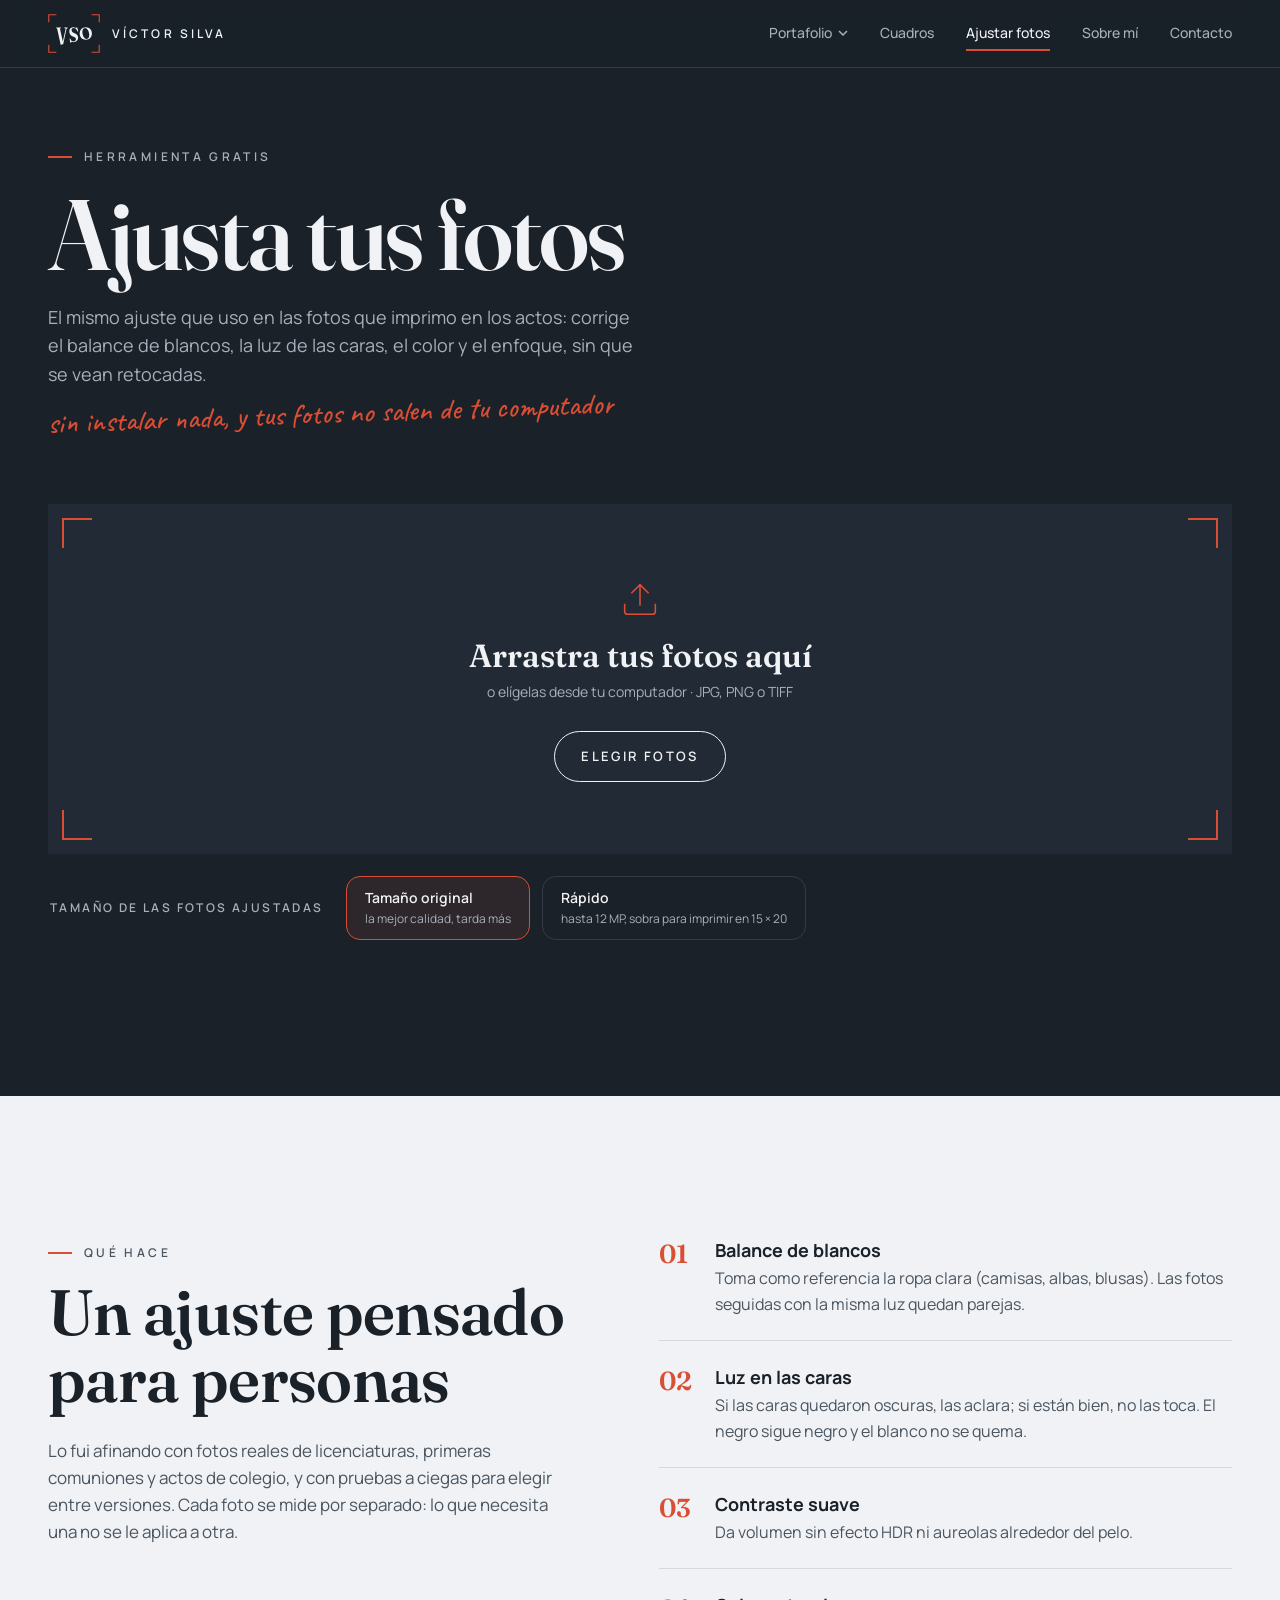
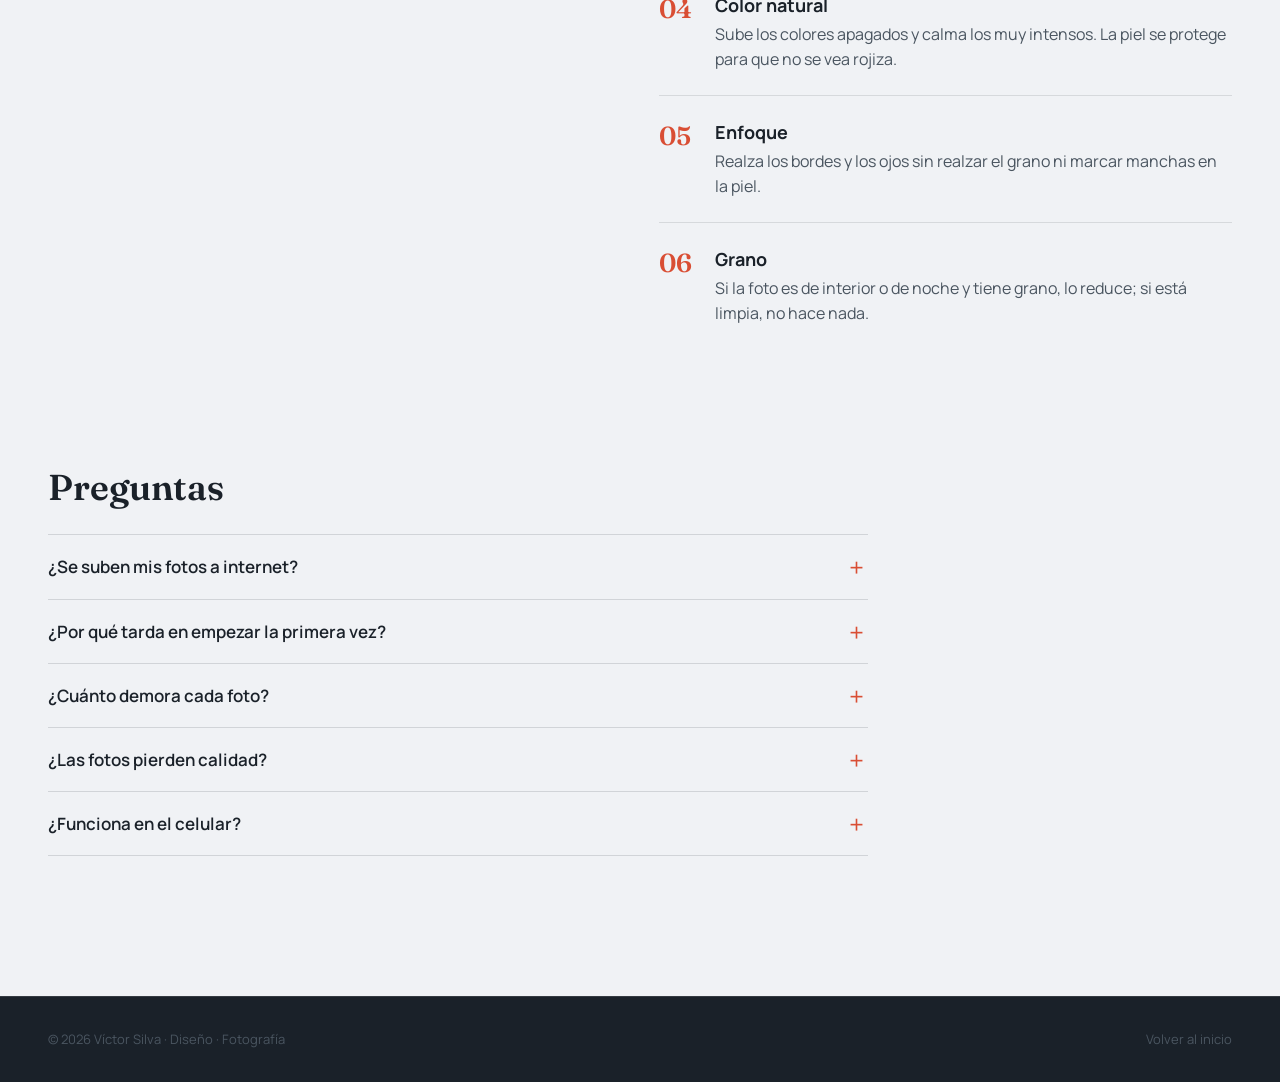
==== ajustar.html @ 9e6611ee "Nueva página "Ajustar fotos": el ajuste combinado en el navegador - ajustar.html: se arrastran fotos" ====
<!doctype html>
<html lang="es">
<head>
  <meta charset="utf-8">
  <meta name="viewport" content="width=device-width, initial-scale=1">
  <title>Ajustar fotos · Víctor Silva</title>
  <meta name="description" content="Ajusta tus fotos gratis con el mismo ajuste que uso en las fotos que imprimo: balance de blancos, luz en las caras, color y enfoque. Todo pasa en tu computador, sin instalar nada y sin subir tus fotos.">
  <meta name="theme-color" content="#1A2129">
  <link rel="icon" href="img/vso-oficial-simbolo-oscuro.svg" type="image/svg+xml">
  <link rel="preconnect" href="https://cdn.jsdelivr.net" crossorigin>
  <link rel="stylesheet" href="css/estilo.css?v=7">
  <link rel="stylesheet" href="css/ajustar.css?v=1">
</head>
<body data-pagina="ajustar">

  <header class="encabezado">
    <div class="contenedor">
      <a class="marca" href="index.html" aria-label="Víctor Silva, inicio"><img src="img/vso-simbolo.svg" alt=""><span>Víctor Silva</span></a>
      <button class="boton-menu" aria-label="Abrir menú" aria-expanded="false"><span></span></button>
      <nav class="menu" aria-label="Principal">
        <div class="desplegar">
          <button aria-expanded="false" aria-haspopup="true">Portafolio <svg viewBox="0 0 10 6" fill="none" stroke="currentColor" stroke-width="1.5"><path d="M1 1l4 4 4-4"/></svg></button>
          <div class="submenu"></div>
        </div>
        <a href="index.html#cuadros">Cuadros</a>
        <a href="ajustar.html" aria-current="page">Ajustar fotos</a>
        <a href="index.html#sobre-mi">Sobre mí</a>
        <a href="index.html#contacto">Contacto</a>
      </nav>
    </div>
  </header>

  <main>
    <section class="ajuste">
      <div class="contenedor">
        <div class="ajuste-cabeza">
          <span class="etiqueta">Herramienta gratis</span>
          <h1>Ajusta tus fotos</h1>
          <p>El mismo ajuste que uso en las fotos que imprimo en los actos: corrige el balance de blancos, la luz de las caras, el color y el enfoque, sin que se vean retocadas.</p>
          <p class="mano nota-privada">sin instalar nada, y tus fotos no salen de tu computador</p>
        </div>

        <div class="zona visor" tabindex="-1">
          <input type="file" id="elegir" multiple accept=".jpg,.jpeg,.png,.tif,.tiff,image/jpeg,image/png,image/tiff">
          <svg class="icono" viewBox="0 0 48 48" fill="none" stroke="currentColor" stroke-width="1.6" aria-hidden="true"><path d="M24 31V9M15 18l9-9 9 9"/><path d="M8 29v8a3 3 0 0 0 3 3h26a3 3 0 0 0 3-3v-8"/></svg>
          <b>Arrastra tus fotos aquí</b>
          <span>o elígelas desde tu computador · JPG, PNG o TIFF</span>
          <button type="button" class="boton" data-elegir>Elegir fotos</button>
        </div>

        <fieldset class="opciones">
          <legend>Tamaño de las fotos ajustadas</legend>
          <label><input type="radio" name="tam" value="0" checked><span><b>Tamaño original</b><small>la mejor calidad, tarda más</small></span></label>
          <label><input type="radio" name="tam" value="12"><span><b>Rápido</b><small>hasta 12 MP, sobra para imprimir en 15 × 20</small></span></label>
        </fieldset>

        <div class="motor" hidden>
          <div class="motor-barra"><i></i></div>
          <span class="motor-texto" role="status"></span>
        </div>

        <div class="acciones" hidden>
          <p class="resumen" aria-live="polite"></p>
          <div class="botones">
            <button type="button" class="boton chico" data-detener hidden>Detener</button>
            <button type="button" class="boton chico" data-seguir hidden>Ajustar las que faltan</button>
            <button type="button" class="boton chico lleno" data-zip disabled>Descargar todas</button>
            <button type="button" class="boton chico" data-limpiar>Empezar de nuevo</button>
          </div>
        </div>

        <div class="panel-comparar" hidden>
          <div class="panel-cabeza">
            <b class="panel-nombre"></b>
            <div>
              <a class="boton chico lleno" data-bajar download>Descargar</a>
              <button type="button" class="boton chico" data-cerrar>Cerrar</button>
            </div>
          </div>
          <div class="comparador visor" aria-label="Comparación antes y después">
            <img class="antes" alt="Foto original" draggable="false">
            <img class="despues" alt="Foto ajustada" draggable="false">
            <span class="rotulo-img r-antes">Original</span><span class="rotulo-img r-despues">Ajustada</span>
            <span class="divisor"></span>
            <span class="perilla" role="slider" tabindex="0" aria-label="Deslizar para comparar" aria-valuemin="0" aria-valuemax="100" aria-valuenow="50">
              <svg viewBox="0 0 24 24" fill="none" stroke="currentColor" stroke-width="1.8"><path d="M9 6l-6 6 6 6M15 6l6 6-6 6"/></svg>
            </span>
          </div>
          <p class="panel-info"></p>
        </div>

        <ul class="lista-fotos" aria-label="Fotos"></ul>
      </div>
    </section>

    <section class="seccion clara que-hace">
      <div class="contenedor">
        <div class="que-hace-grid">
          <div>
            <span class="etiqueta">Qué hace</span>
            <h2 class="titulo-seccion">Un ajuste pensado para personas</h2>
            <p class="texto-suave">Lo fui afinando con fotos reales de licenciaturas, primeras comuniones y actos de colegio, y con pruebas a ciegas para elegir entre versiones. Cada foto se mide por separado: lo que necesita una no se le aplica a otra.</p>
          </div>
          <ol class="pasos">
            <li><b>Balance de blancos</b>Toma como referencia la ropa clara (camisas, albas, blusas). Las fotos seguidas con la misma luz quedan parejas.</li>
            <li><b>Luz en las caras</b>Si las caras quedaron oscuras, las aclara; si están bien, no las toca. El negro sigue negro y el blanco no se quema.</li>
            <li><b>Contraste suave</b>Da volumen sin efecto HDR ni aureolas alrededor del pelo.</li>
            <li><b>Color natural</b>Sube los colores apagados y calma los muy intensos. La piel se protege para que no se vea rojiza.</li>
            <li><b>Enfoque</b>Realza los bordes y los ojos sin realzar el grano ni marcar manchas en la piel.</li>
            <li><b>Grano</b>Si la foto es de interior o de noche y tiene grano, lo reduce; si está limpia, no hace nada.</li>
          </ol>
        </div>

        <div class="preguntas">
          <h3>Preguntas</h3>
          <details>
            <summary>¿Se suben mis fotos a internet?</summary>
            <p>No. El ajuste corre dentro de tu navegador: la página descarga el programa y tus fotos se ajustan en tu propio computador. Nadie más las ve.</p>
          </details>
          <details>
            <summary>¿Por qué tarda en empezar la primera vez?</summary>
            <p>Porque descarga el programa de ajuste (unos 20 MB). Se descarga una sola vez: después queda guardado en tu navegador y parte en unos segundos.</p>
          </details>
          <details>
            <summary>¿Cuánto demora cada foto?</summary>
            <p>Depende de tu computador y del tamaño de la foto. En el mío, una foto de 12 megapíxeles tarda unos 30 segundos y una de 24, algo más de un minuto; en modo rápido ninguna tarda más que una de 12. Mientras se ajustan, puedes seguir usando tu computador.</p>
          </details>
          <details>
            <summary>¿Las fotos pierden calidad?</summary>
            <p>Salen en JPG de alta calidad, del mismo tamaño que la original y con los datos de la cámara. Tus originales no se tocan.</p>
          </details>
          <details>
            <summary>¿Funciona en el celular?</summary>
            <p>Funciona mejor en un computador. En el celular, las fotos grandes pueden necesitar más memoria de la que tiene el navegador: si falla, prueba con el modo rápido.</p>
          </details>
        </div>
      </div>
    </section>
  </main>

  <footer class="pie">
    <div class="contenedor"><span>© <span data-anio>2026</span> Víctor Silva · Diseño · Fotografía</span><a href="index.html">Volver al inicio</a></div>
  </footer>

  <script src="js/datos.js"></script>
  <script src="js/comun.js?v=6"></script>
  <script src="js/ajustar.js?v=1"></script>
</body>
</html>
---- css/estilo.css ----
/* ===== Víctor Silva · Diseño y Fotografía ===== */
@font-face { font-family: 'Fraunces'; src: url('../fuentes/Fraunces-VF.ttf') format('truetype'); font-weight: 100 900; font-display: swap; }
@font-face { font-family: 'Manrope'; src: url('../fuentes/Manrope-VF.ttf') format('truetype'); font-weight: 200 800; font-display: swap; }
/* Letra manuscrita (Caveat, licencia libre OFL: fuentes/Caveat-OFL.txt) */
@font-face { font-family: 'Caveat'; src: url('../fuentes/Caveat-VF.ttf') format('truetype'); font-weight: 400 700; font-display: swap; }

:root {
  --pizarra: #1A2129;
  --pizarra-2: #12171D;
  --pizarra-3: #222B35;
  --hueso: #F0F2F5;
  --rojo: #D94E34;
  --gris: #A7B0BA;
  --gris-osc: #4A5560;
  --linea: rgba(240, 242, 245, .12);
  --serif: 'Fraunces', Georgia, serif;
  --mano: 'Caveat', 'Segoe Print', 'Bradley Hand', cursive;
  --sans: 'Manrope', system-ui, sans-serif;
  --ancho: 1200px;
  --margen: clamp(16px, 4vw, 48px);
}

*, *::before, *::after { box-sizing: border-box; }
html { scroll-behavior: smooth; }
body {
  margin: 0; background: var(--pizarra); color: var(--hueso);
  font-family: var(--sans); font-size: 16px; line-height: 1.6;
  -webkit-font-smoothing: antialiased;
}
img { display: block; max-width: 100%; }
a { color: inherit; text-decoration: none; }
button { font: inherit; color: inherit; background: none; border: 0; cursor: pointer; }

.contenedor { width: min(var(--ancho), 100% - 2 * var(--margen)); margin-inline: auto; }
.etiqueta {
  font-size: 12px; font-weight: 600; letter-spacing: .28em; text-transform: uppercase; color: var(--gris);
  display: inline-flex; align-items: center; gap: 12px;
}
.etiqueta::before { content: ""; width: 24px; height: 2px; background: var(--rojo); }
.titulo-seccion { font-family: var(--serif); font-weight: 600; font-size: clamp(36px, 6vw, 64px); line-height: 1.05; margin: 16px 0 0; letter-spacing: -.01em; }
.texto-suave { color: var(--gris); max-width: 56ch; }

/* ---- Esquinas de visor (firma de la marca) ---- */
.visor { position: relative; }
.visor::after {
  content: ""; position: absolute; inset: var(--visor-inset, -12px); pointer-events: none;
  --c: var(--rojo); --l: var(--visor-l, 26px); --t: var(--visor-t, 2px);
  background:
    linear-gradient(var(--c), var(--c)) top left / var(--l) var(--t),
    linear-gradient(var(--c), var(--c)) top left / var(--t) var(--l),
    linear-gradient(var(--c), var(--c)) top right / var(--l) var(--t),
    linear-gradient(var(--c), var(--c)) top right / var(--t) var(--l),
    linear-gradient(var(--c), var(--c)) bottom left / var(--l) var(--t),
    linear-gradient(var(--c), var(--c)) bottom left / var(--t) var(--l),
    linear-gradient(var(--c), var(--c)) bottom right / var(--l) var(--t),
    linear-gradient(var(--c), var(--c)) bottom right / var(--t) var(--l);
  background-repeat: no-repeat;
  transition: inset .45s cubic-bezier(.2, .8, .2, 1), opacity .3s;
}

/* ---- Encabezado ---- */
.encabezado {
  position: fixed; inset: 0 0 auto 0; z-index: 50; height: 68px;
  display: flex; align-items: center;
  background: rgba(26, 33, 41, .82); backdrop-filter: blur(12px); -webkit-backdrop-filter: blur(12px);
  border-bottom: 1px solid var(--linea);
  transition: transform .45s cubic-bezier(.2, .8, .2, 1);
}
.encabezado.oculto { transform: translateY(-100%); }
.encabezado .contenedor { display: flex; align-items: center; justify-content: space-between; gap: 24px; }
.marca { display: flex; align-items: center; gap: 12px; }
.marca img { width: 52px; height: auto; }
.marca span { font-size: 12px; font-weight: 600; letter-spacing: .26em; text-transform: uppercase; }
.menu { display: flex; align-items: center; gap: 32px; font-size: 14px; font-weight: 500; }
.menu > a, .menu .desplegar > button { padding: 8px 0; color: var(--gris); transition: color .2s; position: relative; }
.menu > a:hover, .menu .desplegar > button:hover, .menu a[aria-current="page"], .menu .desplegar.activo > button { color: var(--hueso); }
.menu a[aria-current="page"]::after, .menu .desplegar.activo > button::after {
  content: ""; position: absolute; left: 0; right: 0; bottom: 2px; height: 2px; background: var(--rojo);
}
.desplegar { position: relative; }
.desplegar > button { display: inline-flex; align-items: center; gap: 6px; }
.desplegar > button svg { width: 10px; transition: transform .2s; }
.desplegar.abierto > button svg { transform: rotate(180deg); }
.submenu {
  position: absolute; top: calc(100% + 14px); left: -20px; min-width: 230px; padding: 10px 0;
  background: var(--pizarra-2); border: 1px solid var(--linea);
  opacity: 0; visibility: hidden; transform: translateY(-6px); transition: .2s;
}
.desplegar.abierto .submenu { opacity: 1; visibility: visible; transform: none; }
.submenu a { display: flex; justify-content: space-between; gap: 16px; padding: 9px 20px; color: var(--gris); }
.submenu a:hover, .submenu a[aria-current="page"] { color: var(--hueso); background: var(--pizarra-3); }
.submenu small { color: var(--gris-osc); font-size: 12px; }
.boton-menu { display: none; width: 40px; height: 40px; position: relative; }
.boton-menu span, .boton-menu span::before, .boton-menu span::after {
  position: absolute; left: 9px; width: 22px; height: 2px; background: var(--hueso); content: ""; transition: .25s;
}
.boton-menu span { top: 19px; }
.boton-menu span::before { left: 0; top: -7px; }
.boton-menu span::after { left: 0; top: 7px; }
.menu-abierto .boton-menu span { background: transparent; }
.menu-abierto .boton-menu span::before { top: 0; transform: rotate(45deg); }
.menu-abierto .boton-menu span::after { top: 0; transform: rotate(-45deg); }

@media (max-width: 760px) {
  .marca span { display: none; }
  .boton-menu { display: block; }
  .menu {
    position: fixed; inset: 68px 0 auto 0; flex-direction: column; align-items: stretch; gap: 0;
    background: var(--pizarra-2); border-bottom: 1px solid var(--linea); padding: 8px var(--margen) 20px;
    max-height: calc(100svh - 68px); overflow-y: auto;
    opacity: 0; visibility: hidden; transform: translateY(-8px); transition: .25s;
  }
  .menu-abierto .menu { opacity: 1; visibility: visible; transform: none; }
  .menu > a, .menu .desplegar > button { padding: 14px 0; font-size: 18px; width: 100%; text-align: left; border-bottom: 1px solid var(--linea); }
  .menu a[aria-current="page"]::after, .menu .desplegar.activo > button::after { display: none; }
  .submenu { position: static; opacity: 1; visibility: visible; transform: none; display: none; border: 0; background: none; padding: 0 0 8px; }
  .desplegar.abierto .submenu { display: block; }
  .submenu a { padding: 10px 0 10px 16px; }
  .submenu a:hover { background: none; }
}

/* ---- INTRO ---- */
.intro {
  position: relative; height: 100svh; min-height: 520px; background: var(--hueso); color: var(--pizarra);
  overflow: hidden; display: grid; place-items: center; cursor: default;
}
.intro canvas { position: absolute; inset: 0; width: 100%; height: 100%; }
.intro .logo-intro { position: relative; width: min(78vw, 360px, 50svh); height: auto; overflow: visible; }
.logo-intro .letra, .logo-intro .texto { opacity: 0; }
.logo-intro .encuadre path { stroke-dasharray: 1; stroke-dashoffset: 1; }
.intro.final .logo-intro .letra { opacity: 1; transition: opacity .5s; }
.intro.final .logo-intro .encuadre path { stroke-dashoffset: 0; transition: stroke-dashoffset 1s cubic-bezier(.6, 0, .2, 1) .15s; }
.intro.final .logo-intro .texto { opacity: 1; transition: opacity .8s .7s; }
.intro .rotulo {
  position: absolute; left: 0; right: 0; bottom: 14svh; text-align: center;
  font-size: 13px; font-weight: 600; letter-spacing: .4em; text-transform: uppercase; color: var(--gris-osc);
  opacity: 0; transition: opacity .35s;
}
.intro .rotulo.visible { opacity: 1; }
.intro .desliza {
  position: absolute; left: 50%; bottom: 28px; transform: translateX(-50%);
  display: flex; flex-direction: column; align-items: center; gap: 10px;
  font-size: 11px; font-weight: 600; letter-spacing: .3em; text-transform: uppercase; color: var(--gris-osc);
  opacity: 0; transition: opacity .6s 1.2s;
}
.intro .desliza i { width: 1px; height: 36px; background: var(--gris-osc); animation: baja 1.8s ease-in-out infinite; transform-origin: top; }
.intro.final .desliza { opacity: 1; }
@keyframes baja { 0% { transform: scaleY(0); } 50% { transform: scaleY(1); transform-origin: top; } 51% { transform-origin: bottom; } 100% { transform: scaleY(0); transform-origin: bottom; } }
.intro .repetir, .intro .saltar {
  position: absolute; right: var(--margen); bottom: 24px; font-size: 12px; font-weight: 600; letter-spacing: .18em;
  text-transform: uppercase; color: var(--gris-osc); padding: 8px 0; transition: opacity .4s, color .2s;
}
.intro .repetir:hover, .intro .saltar:hover { color: var(--rojo); }
.intro .repetir { opacity: 0; pointer-events: none; }
.intro.final .repetir { opacity: 1; pointer-events: auto; transition-delay: 1.4s; }
.intro.final .saltar { opacity: 0; pointer-events: none; }

/* ---- Antes / después ---- */
.seccion { padding: clamp(80px, 12vw, 140px) 0; }
.seccion.oscura { background: var(--pizarra); }
.antes-despues .contenedor { display: grid; grid-template-columns: 1fr minmax(0, 480px); gap: clamp(40px, 7vw, 100px); align-items: center; }
.antes-despues .boton { margin-top: 32px; }
@media (max-width: 860px) { .antes-despues .contenedor { grid-template-columns: 1fr; } }

.comparador {
  --p: 100%;
  position: relative; width: 100%; aspect-ratio: 1071 / 1208; user-select: none; touch-action: pan-y;
  cursor: ew-resize; --visor-inset: -14px;
}
.comparador img { position: absolute; inset: 0; width: 100%; height: 100%; object-fit: cover; pointer-events: none; border-radius: 18px; }
.comparador .despues { clip-path: inset(0 0 0 var(--p)); }
.comparador .divisor { position: absolute; top: 0; bottom: 0; left: var(--p); width: 2px; margin-left: -1px; background: var(--hueso); pointer-events: none; }
.comparador .perilla {
  position: absolute; top: 50%; left: var(--p); width: 44px; height: 44px; margin: -22px 0 0 -22px; border-radius: 50%;
  background: var(--hueso); color: var(--pizarra); display: grid; place-items: center; box-shadow: 0 4px 18px rgba(0,0,0,.35);
}
.comparador .perilla:focus-visible { outline: 2px solid var(--rojo); outline-offset: 3px; }
.comparador .perilla svg { width: 20px; }
.comparador .rotulo-img {
  position: absolute; top: 14px; padding: 5px 10px; font-size: 11px; font-weight: 700; letter-spacing: .2em; text-transform: uppercase;
  background: rgba(18, 23, 29, .7); color: var(--hueso); transition: opacity .3s; pointer-events: none;
}
.comparador .r-antes { left: 14px; }
.comparador .r-despues { right: 14px; }

.boton {
  display: inline-flex; align-items: center; gap: 12px; padding: 14px 26px; border: 1px solid var(--hueso); border-radius: 999px;
  font-size: 13px; font-weight: 600; letter-spacing: .18em; text-transform: uppercase; transition: .25s;
}
.boton:hover { background: var(--hueso); color: var(--pizarra); }
.boton svg { width: 16px; transition: transform .25s; }
.boton:hover svg { transform: translateX(4px); }

/* ---- Portafolio (tarjetas de categoría) ---- */
.cabecera-seccion { display: flex; justify-content: space-between; align-items: end; gap: 24px; flex-wrap: wrap; margin-bottom: 56px; }
.categorias { display: grid; grid-template-columns: repeat(3, minmax(0, 1fr)); gap: clamp(20px, 3vw, 40px); }
@media (max-width: 960px) { .categorias { grid-template-columns: repeat(2, minmax(0, 1fr)); } }
@media (max-width: 560px) { .categorias { grid-template-columns: 1fr; } }
.tarjeta { display: block; }
.tarjeta .marco { position: relative; aspect-ratio: 1; --visor-inset: 14px; --visor-l: 22px; }
.tarjeta .marco::after { opacity: 0; --visor-inset: 34px; }
.tarjeta:hover .marco::after, .tarjeta:focus-visible .marco::after { opacity: 1; inset: 14px; }
.tarjeta .marco img { width: 100%; height: 100%; object-fit: cover; filter: saturate(.92); transition: transform .8s cubic-bezier(.2, .8, .2, 1), filter .4s; }
.tarjeta .marco .recorte { position: absolute; inset: 0; overflow: hidden; background: var(--pizarra-3); }
.tarjeta:hover .marco img { transform: scale(1.04); filter: saturate(1.05); }
.tarjeta .info { display: flex; justify-content: space-between; align-items: baseline; gap: 12px; padding-top: 16px; }
.tarjeta h3 { margin: 0; font-family: var(--serif); font-weight: 600; font-size: 26px; line-height: 1.15; }
.tarjeta .cuenta { font-size: 12px; font-weight: 600; letter-spacing: .18em; text-transform: uppercase; color: var(--gris); white-space: nowrap; }
.tarjeta.pronto { cursor: default; }
.tarjeta.pronto .recorte { display: grid; place-items: center; background: var(--pizarra-3); }
.tarjeta.pronto .recorte span { font-size: 12px; font-weight: 600; letter-spacing: .3em; text-transform: uppercase; color: var(--gris); }
.tarjeta.pronto .marco::after { opacity: .5; inset: 14px; }

/* ---- Sobre mí / contacto ---- */
.sobre .contenedor { display: grid; grid-template-columns: 1fr 1.2fr; gap: clamp(40px, 7vw, 100px); }
@media (max-width: 860px) { .sobre .contenedor { grid-template-columns: 1fr; } }
.sobre p { margin: 0 0 18px; color: var(--gris); font-size: 18px; }
.sobre p strong { color: var(--hueso); font-weight: 600; }
.datos { display: grid; grid-template-columns: repeat(3, 1fr); gap: 24px; margin-top: 40px; padding-top: 28px; border-top: 1px solid var(--linea); }
.datos b { display: block; font-family: var(--serif); font-size: 22px; font-weight: 600; color: var(--hueso); }
.datos span { font-size: 13px; color: var(--gris); }
@media (max-width: 480px) { .datos { grid-template-columns: 1fr; } }

.contacto { text-align: center; }
.contacto .titulo-seccion { margin-bottom: 24px; }
.contacto .texto-suave { margin: 0 auto 40px; }
.contacto .enlaces { display: flex; justify-content: center; gap: 16px; flex-wrap: wrap; }

.pie { padding: 32px 0; border-top: 1px solid var(--linea); font-size: 13px; color: var(--gris-osc); }
.pie .contenedor { display: flex; justify-content: space-between; gap: 16px; flex-wrap: wrap; }

/* ---- Página de categoría ---- */
.portada-cat {
  position: relative; min-height: 100svh; display: grid; align-items: center; padding: 120px 0 80px; overflow: hidden;
}
.portada-cat .fondo { position: absolute; inset: -40px; background-size: cover; background-position: center; filter: blur(28px) brightness(.45) saturate(1.1); transform: scale(1.1); }
.portada-cat .contenedor { position: relative; display: grid; grid-template-columns: 1fr minmax(0, 520px); gap: clamp(40px, 7vw, 100px); align-items: center; }
.portada-cat h1 { font-family: var(--serif); font-weight: 600; font-size: clamp(48px, 9vw, 104px); line-height: .98; margin: 18px 0 20px; letter-spacing: -.02em; }
.portada-cat p { color: var(--hueso); opacity: .8; font-size: 18px; max-width: 40ch; margin: 0 0 36px; }
.portada-cat .foto { --visor-inset: -16px; }
.portada-cat .foto img { width: 100%; max-height: 70svh; object-fit: contain; box-shadow: 0 30px 80px rgba(0,0,0,.45); }
@media (max-width: 860px) {
  .portada-cat { min-height: auto; padding-top: 110px; }
  .portada-cat .contenedor { grid-template-columns: 1fr; }
  .portada-cat .foto { max-width: 480px; }
}

.galeria { columns: 3 300px; column-gap: clamp(16px, 2vw, 28px); }
.galeria figure { break-inside: avoid; margin: 0 0 clamp(16px, 2vw, 28px); }
.galeria button { display: block; width: 100%; position: relative; --visor-inset: 12px; --visor-l: 20px; }
.galeria button::after { opacity: 0; inset: 28px; }
.galeria button:hover::after, .galeria button:focus-visible::after { opacity: 1; inset: 12px; }
.galeria img { width: 100%; height: auto; transition: filter .3s; }
.galeria button:hover img { filter: brightness(1.06); }
/* Par de fotos una al lado de la otra (también en celular) */
.juntas { display: grid; grid-template-columns: 1fr 1fr; gap: clamp(8px, 2vw, 28px); margin-bottom: clamp(16px, 2vw, 28px); }
.juntas figure { margin: 0; }
.juntas button { display: block; width: 100%; position: relative; --visor-inset: 12px; --visor-l: 20px; }
.juntas button::after { opacity: 0; inset: 28px; }
.juntas button:hover::after, .juntas button:focus-visible::after { opacity: 1; inset: 12px; }
.juntas img { width: 100%; height: auto; transition: filter .3s; }
.juntas button:hover img { filter: brightness(1.06); }
.juntas figcaption, .galeria figcaption { padding-top: 10px; font-size: 13px; color: var(--gris); }
.bloque-comparar { display: grid; grid-template-columns: 1fr minmax(0, 440px); gap: clamp(32px, 6vw, 80px); align-items: center; margin-bottom: clamp(64px, 9vw, 110px); }
@media (max-width: 860px) { .bloque-comparar { grid-template-columns: 1fr; } }
.vacio { padding: 80px 0; text-align: center; color: var(--gris); }

.navegacion-cat { display: grid; grid-template-columns: 1fr 1fr; border-top: 1px solid var(--linea); }
.navegacion-cat a { padding: 40px var(--margen); display: flex; flex-direction: column; gap: 6px; transition: background .25s; }
.navegacion-cat a:hover { background: var(--pizarra-3); }
.navegacion-cat a + a { text-align: right; border-left: 1px solid var(--linea); }
.navegacion-cat small { font-size: 12px; font-weight: 600; letter-spacing: .2em; text-transform: uppercase; color: var(--gris); }
.navegacion-cat b { font-family: var(--serif); font-size: clamp(22px, 3vw, 34px); font-weight: 600; }

/* ---- Visor (lightbox) ---- */
.visor-fotos {
  position: fixed; inset: 0; z-index: 100; background: rgba(12, 15, 19, .96);
  display: grid; grid-template-rows: auto 1fr auto; opacity: 0; visibility: hidden; transition: .3s;
}
.visor-fotos.abierto { opacity: 1; visibility: visible; }
.visor-fotos .barra { display: flex; justify-content: space-between; align-items: center; padding: 16px var(--margen); font-size: 13px; color: var(--gris); letter-spacing: .1em; }
.visor-fotos .centro { position: relative; display: grid; place-items: center; padding: 0 clamp(16px, 7vw, 100px); min-height: 0; }
.visor-fotos .centro img { max-width: 100%; max-height: calc(100svh - 150px); object-fit: contain; }
.visor-fotos .titulo { padding: 16px var(--margen) 24px; text-align: center; font-family: var(--serif); font-size: 20px; }
.visor-fotos .flecha { position: absolute; top: 50%; transform: translateY(-50%); width: 48px; height: 48px; display: grid; place-items: center; color: var(--gris); transition: color .2s; }
.visor-fotos .flecha:hover { color: var(--hueso); }
.visor-fotos .flecha svg { width: 26px; }
.visor-fotos .ant { left: clamp(0px, 2vw, 32px); }
.visor-fotos .sig { right: clamp(0px, 2vw, 32px); }
.visor-fotos .cerrar { font-size: 13px; font-weight: 600; letter-spacing: .2em; text-transform: uppercase; color: var(--hueso); padding: 8px 0; }
.visor-fotos .cerrar:hover { color: var(--rojo); }

/* ---- Aparecer al hacer scroll ---- */
.aparece { opacity: 0; transform: translateY(24px); transition: opacity .8s, transform .8s cubic-bezier(.2, .8, .2, 1); }
.aparece.visto { opacity: 1; transform: none; }

@media (prefers-reduced-motion: reduce) {
  html { scroll-behavior: auto; }
  .aparece { opacity: 1; transform: none; transition: none; }
  .intro .desliza i { animation: none; }
}
/* =========================================================
   CURVAS Y LETRA A MANO (versión 2)
   ========================================================= */
.mano { font-family: var(--mano); font-weight: 500; line-height: 1.1; }

/* Entre secciones: cortes rectos, sin olas (identidad de líneas rectas del logo) */
.seccion, .mirada { position: relative; }

/* Subrayado hecho a mano bajo una palabra del título */
.subrayar { position: relative; display: inline-block; white-space: nowrap; }
.subrayar svg { position: absolute; left: -2%; bottom: -.12em; width: 104%; height: .32em; overflow: visible; }
.subrayar path { fill: none; stroke: var(--rojo); stroke-width: 4.5; stroke-linecap: round;
  stroke-dasharray: 300; stroke-dashoffset: 300; transition: stroke-dashoffset 1.1s cubic-bezier(.6, 0, .2, 1) .5s; }
.visto .subrayar path { stroke-dashoffset: 0; }

/* Flechas dibujadas a mano */
.flecha-mano { display: inline-block; width: 92px; height: 46px; vertical-align: middle; margin-left: 10px; overflow: visible; }
.flecha-mano path { fill: none; stroke: currentColor; stroke-width: 2.2; stroke-linecap: round; stroke-linejoin: round; }

.nota-comparar { margin: 36px 0 0; font-size: clamp(26px, 2.6vw, 32px); color: var(--rojo); transform: rotate(-4deg); transform-origin: left; }
@media (max-width: 860px) { .nota-comparar .flecha-mano { transform: rotate(80deg); width: 60px; } }
.nota-elige { margin: 14px 0 0; font-size: 30px; color: var(--rojo); transform: rotate(-3deg); }
.nota-elige .flecha-mano.abajo { width: 40px; height: 48px; margin-left: 4px; }
.nota-hablemos { margin: -8px 0 22px; font-size: clamp(30px, 3.4vw, 40px); color: var(--rojo); transform: rotate(-5deg); }

.contacto .datos-contacto { margin: 28px 0 0; font-size: 14px; color: var(--gris); letter-spacing: .04em; overflow-wrap: anywhere; }

/* =========================================================
   CUADROS DE GENERACIÓN (sección clara con cuadro 3D)
   ========================================================= */
.cuadros { overflow: hidden; }
.cuadros .boton { margin-top: 32px; }
.cuadros-grid { display: grid; grid-template-columns: 1fr minmax(0, 440px); gap: clamp(40px, 7vw, 100px); align-items: center; }
@media (max-width: 860px) { .cuadros-grid { grid-template-columns: 1fr; } }

.cuadros-miniaturas { display: flex; flex-wrap: wrap; gap: 10px; margin-top: 30px; }
.cuadros-miniaturas button { width: 50px; padding: 0; border: 2px solid transparent; border-radius: 4px; overflow: hidden; opacity: .55; transition: opacity .25s, border-color .25s, transform .25s; }
.cuadros-miniaturas button img { width: 100%; height: auto; aspect-ratio: 5 / 8; object-fit: cover; }
.cuadros-miniaturas button:hover { opacity: .9; transform: translateY(-2px); }
.cuadros-miniaturas button[aria-pressed="true"] { opacity: 1; border-color: var(--rojo); }
.cuadros-miniaturas button:focus-visible { outline: 2px solid var(--rojo); outline-offset: 2px; }

/* Cuadro 3D: modelo de Blender del marco de pino (img/cuadros/3d/cuadro.glb) en <model-viewer>.
   Antes de que cargue el visor se ve el póster. */
.cuadro3d-escena { display: grid; justify-items: center; }
.cuadro3d-escena model-viewer {
  display: block; width: 100%; max-width: 480px; height: auto; aspect-ratio: 4 / 5; background: transparent;
  --poster-color: transparent; --progress-bar-color: var(--rojo); --progress-bar-height: 2px;
}
.cuadro3d-escena model-viewer:focus-visible { outline: 2px solid var(--rojo); outline-offset: 4px; }
.cuadro3d-escena .poster { width: 100%; height: 100%; object-fit: contain; }
.nota-cuadro { margin: 10px 0 0; font-size: clamp(24px, 2.4vw, 30px); color: var(--rojo); transform: rotate(-3deg); }

.linea-tiempo { margin-top: clamp(72px, 10vw, 120px); }
.linea-tiempo h3 { font-family: var(--serif); font-weight: 600; font-size: clamp(24px, 3vw, 34px); margin: 0 0 30px; }
.tiempo { list-style: none; margin: 0; padding: 0; position: relative; display: grid; grid-template-columns: repeat(4, minmax(0, 1fr)); gap: clamp(16px, 2.6vw, 34px); }
.tiempo::before { content: ""; position: absolute; left: 0; right: 0; top: 7px; height: 2px; background: rgba(26, 33, 41, .14); }
.tiempo li { position: relative; padding-top: 36px; }
.tiempo li::before { content: ""; position: absolute; top: 0; left: 0; width: 16px; height: 16px; border-radius: 50%; background: var(--hueso); border: 2px solid var(--gris-osc); }
.tiempo li.actual::before { background: var(--rojo); border-color: var(--rojo); }
.tiempo figure { margin: 0; }
.tiempo img { width: 100%; height: auto; aspect-ratio: 1; object-fit: contain; background: #e2e6ea; border-radius: 8px; padding: 10px; }
.tiempo figcaption { font-size: 14px; line-height: 1.55; color: var(--gris-osc); }
.tiempo b { display: block; margin: 16px 0 4px; font-family: var(--serif); font-size: 26px; font-weight: 600; color: var(--pizarra); }
@media (max-width: 860px) { .tiempo { grid-template-columns: repeat(2, minmax(0, 1fr)); } .tiempo::before { display: none; } }
@media (max-width: 460px) { .tiempo { grid-template-columns: 1fr; } }

/* =========================================================
   RITMO DE COLOR DE LA PORTADA (13-nov)
   blanco (intro) · negro (mirada) · blanco (cuadros) · ROJO (antes/después) · negro (portafolio) · blanco (sobre mí) · negro (contacto)
   Un solo negro (--pizarra) y un solo blanco (--hueso); el rojo es el del encuadre del logo.
   ========================================================= */
.seccion.clara { background: var(--hueso); color: var(--pizarra); }
.clara .etiqueta, .clara .texto-suave { color: var(--gris-osc); }
.clara .boton { border-color: var(--pizarra); }
.clara .boton:hover { background: var(--pizarra); color: var(--hueso); }

.seccion.roja { background: var(--rojo); color: var(--hueso); }
.roja .etiqueta { color: var(--hueso); }
.roja .etiqueta::before { background: var(--pizarra); }
.roja .texto-suave { color: var(--hueso); opacity: .92; }
.roja .subrayar path { stroke: var(--hueso); }
.roja .boton { border-color: var(--pizarra); background: var(--pizarra); color: var(--hueso); }
.roja .boton:hover { background: var(--hueso); border-color: var(--hueso); color: var(--pizarra); }
.roja .nota-comparar { color: var(--pizarra); }
/* lo que contrasta al medio: el comparador con marco negro y esquinas de visor blancas */
.roja .comparador { --visor-inset: -14px; }
.roja .comparador::after { --c: var(--hueso); }
.roja .comparador .divisor { background: var(--hueso); }

.sobre p { color: var(--gris-osc); }
.sobre p strong { color: var(--pizarra); }
.sobre .datos { border-top-color: rgba(26, 33, 41, .16); }
.sobre .datos b { color: var(--pizarra); }
.sobre .datos span { color: var(--gris-osc); }

.pie { background: var(--pizarra); }

/* ---- MI MIRADA: 8 fotos cuadradas y quietas ---- */
.mirada { background: var(--pizarra); padding: clamp(80px, 12vw, 140px) 0; }
.mirada .escena { width: min(var(--ancho), 100% - 2 * var(--margen)); margin-inline: auto; }
.mirada-titulo { text-align: center; margin-bottom: clamp(36px, 5vw, 60px); }
.mirada-titulo .mano { margin: 0; font-size: clamp(28px, 3.2vw, 40px); color: var(--rojo); transform: rotate(-3deg); }
.mirada-titulo .titulo-seccion { margin-top: 2px; font-size: clamp(30px, 4.4vw, 54px); }
.mesa { display: grid; grid-template-columns: repeat(4, minmax(0, 1fr)); gap: clamp(12px, 2vw, 24px); }
@media (max-width: 700px) { .mesa { grid-template-columns: repeat(2, minmax(0, 1fr)); } }
.pieza { display: block; position: relative; }
.pieza .foto { display: block; aspect-ratio: 1; overflow: hidden; background: var(--pizarra-3); }
.pieza img { width: 100%; height: 100%; object-fit: cover; transition: transform .6s cubic-bezier(.2, .8, .2, 1); }
.pieza:hover img, .pieza:focus-visible img { transform: scale(1.06); }
.pieza:focus-visible { outline: none; }
.pieza:focus-visible .foto { outline: 2px solid var(--rojo); outline-offset: 4px; }
/* nombre de la sección escrito a mano bajo cada foto (como antes) */
.pieza .nota { display: block; margin-top: 8px; text-align: center; font-family: var(--mano); font-size: clamp(19px, 1.9vw, 26px); line-height: 1.1; color: var(--hueso); opacity: .85; transform: rotate(-3deg); transition: color .2s, opacity .2s; }
.pieza:hover .nota { color: var(--rojo); opacity: 1; }
.mirada .pista { margin: clamp(28px, 4vw, 44px) 0 0; font-family: var(--mano); text-align: center; font-size: clamp(20px, 2vw, 26px); color: var(--gris); }

/* ---- Tarjetas del portafolio: cuadradas, con la cuenta en rojo a mano y el ritmo desordenado de antes ---- */
.tarjeta .marco::after { display: none; }
.tarjeta .info { justify-content: center; flex-direction: column; align-items: center; text-align: center; gap: 2px; }
.tarjeta .cuenta { font-family: var(--mano); font-size: 22px; font-weight: 500; letter-spacing: 0; text-transform: none; color: var(--rojo); }
/* ---- Sobre mí: foto cuadrada, más grande (sin la nota de al lado) ---- */
.retrato { margin: 44px 0 0; }
.retrato .arco { display: block; position: relative; width: min(400px, 100%); aspect-ratio: 1; overflow: hidden; }
.retrato img { width: 100%; height: 100%; object-fit: cover; }

/* ---- Rayita roja arriba a la izquierda (como antes en la mirada): mirada, portafolio y foto de Sobre mí ---- */
.pieza::before, .tarjeta .marco::before, .retrato .arco::before {
  content: ""; position: absolute; left: 0; top: 0; width: 26px; height: 3px; background: var(--rojo); z-index: 2;
}
.tarjeta .marco::before { width: 32px; height: 4px; }
.retrato .arco::before { width: 40px; height: 5px; }

/* ---- Portafolio: tarjetas más grandes (grilla más ancha y menos espacio entre ellas) ---- */
#portafolio .contenedor { width: min(1400px, 100% - 2 * var(--margen)); }
.categorias { gap: clamp(16px, 2vw, 28px); row-gap: clamp(32px, 4vw, 52px); }

/* ---- Sobre mí: algo de rojo; la línea sobre Fotografía / Diseño / Edición en rojo y más gruesa ---- */
.sobre .datos { border-top: 3px solid var(--rojo); }

/* ---- Línea de tiempo dentro de la página de Cuadros de generación (fondo oscuro) ---- */
.cat-tiempo { margin: 0 0 clamp(72px, 10vw, 120px); }
.cat-tiempo .titulo-seccion { font-size: clamp(30px, 4.4vw, 50px); margin: 0 0 36px; }
.cat-tiempo .tiempo::before { background: var(--linea); }
.cat-tiempo .tiempo li::before { background: var(--pizarra); border-color: var(--gris); }
.cat-tiempo .tiempo li.actual::before { background: var(--rojo); border-color: var(--rojo); }
.cat-tiempo .tiempo img { background: var(--pizarra-3); }
.cat-tiempo .tiempo figcaption { color: var(--gris); }
.cat-tiempo .tiempo b { color: var(--hueso); }
---- css/ajustar.css ----
/* ===== Página "Ajustar fotos" (usa los colores y letras de estilo.css) ===== */
.ajuste [hidden] { display: none !important; }   /* .boton y otros usan display: flex, que le ganaba a hidden */
.ajuste { padding: 140px 0 clamp(72px, 10vw, 120px); }
.ajuste-cabeza { max-width: 760px; }
.ajuste h1 { font-family: var(--serif); font-weight: 600; font-size: clamp(46px, 8.5vw, 100px); line-height: .98; margin: 18px 0 20px; letter-spacing: -.02em; }
.ajuste-cabeza p { color: var(--gris); font-size: 18px; max-width: 54ch; margin: 0; }
.ajuste-cabeza .nota-privada { margin: 18px 0 0; font-size: clamp(24px, 2.6vw, 30px); color: var(--rojo); transform: rotate(-2deg); transform-origin: left; }

/* ---- Zona para soltar las fotos ---- */
.zona {
  margin-top: clamp(40px, 6vw, 64px); padding: clamp(40px, 7vw, 72px) 24px;
  display: flex; flex-direction: column; align-items: center; text-align: center; gap: 6px;
  background: var(--pizarra-3); cursor: pointer; transition: background .25s;
  --visor-inset: 14px; --visor-l: 30px;
}
.zona:hover, .zona.encima { background: #29333f; }
.zona.encima::after { inset: 6px; }
.zona input { position: absolute; width: 1px; height: 1px; opacity: 0; pointer-events: none; }
.zona .icono { width: 46px; color: var(--rojo); margin-bottom: 10px; transition: transform .3s; }
.zona.encima .icono { transform: translateY(-6px); }
.zona b { font-family: var(--serif); font-weight: 600; font-size: clamp(24px, 3vw, 32px); line-height: 1.15; }
.zona span { color: var(--gris); font-size: 14px; }
.zona .boton { margin-top: 22px; }
.zona .boton:focus-visible { outline: 2px solid var(--rojo); outline-offset: 3px; }

/* ---- Tamaño ---- */
.opciones { border: 0; margin: 22px 0 0; padding: 0; display: flex; flex-wrap: wrap; gap: 12px; align-items: center; }
.opciones legend { float: left; margin-right: 8px; font-size: 12px; font-weight: 600; letter-spacing: .2em; text-transform: uppercase; color: var(--gris); }
.opciones label { cursor: pointer; }
.opciones input { position: absolute; opacity: 0; pointer-events: none; }
.opciones label > span {
  display: flex; flex-direction: column; padding: 10px 18px; border: 1px solid var(--linea); border-radius: 14px;
  transition: border-color .2s, background .2s;
}
.opciones b { font-size: 14px; font-weight: 600; }
.opciones small { font-size: 12px; color: var(--gris); }
.opciones label:hover > span { border-color: rgba(240, 242, 245, .3); }
.opciones input:checked + span { border-color: var(--rojo); background: rgba(217, 78, 52, .1); }
.opciones input:focus-visible + span { outline: 2px solid var(--rojo); outline-offset: 2px; }

/* ---- Carga del programa ---- */
.motor { margin-top: 28px; }
.motor-barra { height: 2px; background: var(--linea); overflow: hidden; }
.motor-barra i { display: block; height: 100%; width: 0; background: var(--rojo); transition: width .6s cubic-bezier(.2, .8, .2, 1); }
.motor-texto { display: block; margin-top: 10px; font-size: 13px; color: var(--gris); }
.motor.falla .motor-texto { color: var(--hueso); }
.motor.falla .motor-barra i { background: var(--gris-osc); }

/* ---- Resumen y botones ---- */
.acciones { margin-top: 36px; padding-top: 20px; border-top: 1px solid var(--linea); display: flex; justify-content: space-between; align-items: center; gap: 16px; flex-wrap: wrap; }
.resumen { margin: 0; font-size: 15px; color: var(--gris); }
.resumen b { color: var(--hueso); font-weight: 600; }
.botones { display: flex; flex-wrap: wrap; gap: 10px; }
.boton.chico { padding: 10px 18px; font-size: 11px; letter-spacing: .16em; }
.boton.lleno { background: var(--hueso); color: var(--pizarra); }
.boton.lleno:hover { background: var(--rojo); border-color: var(--rojo); color: var(--hueso); }
.boton:disabled { opacity: .35; cursor: default; pointer-events: none; }

/* ---- Antes y después de una foto ---- */
.panel-comparar { margin-top: 32px; padding: clamp(16px, 2.4vw, 28px); background: var(--pizarra-2); border: 1px solid var(--linea); }
.panel-cabeza { display: flex; justify-content: space-between; align-items: center; gap: 12px 20px; flex-wrap: wrap; margin-bottom: 24px; }
.panel-cabeza > div { display: flex; gap: 10px; }
.panel-nombre { font-family: var(--serif); font-weight: 600; font-size: 22px; overflow-wrap: anywhere; }
.panel-comparar .comparador {
  --r: 1.5; aspect-ratio: var(--r); width: min(100%, calc(72svh * var(--r))); margin-inline: auto; --visor-inset: -10px;
}
.panel-comparar .comparador img { border-radius: 0; object-fit: contain; background: var(--pizarra-3); }
.panel-comparar .comparador.solo-despues .antes,
.panel-comparar .comparador.solo-despues .divisor,
.panel-comparar .comparador.solo-despues .perilla,
.panel-comparar .comparador.solo-despues .r-antes { display: none; }
.panel-comparar .comparador.solo-despues .despues { clip-path: none; }
.panel-info { margin: 20px 0 0; text-align: center; font-size: 13px; color: var(--gris); }

/* ---- Fotos ---- */
.lista-fotos { list-style: none; margin: 36px 0 0; padding: 0; display: grid; grid-template-columns: repeat(auto-fill, minmax(min(100%, 190px), 1fr)); gap: clamp(16px, 2vw, 24px); }
.foto-aj { min-width: 0; }
.foto-aj .mini { display: block; width: 100%; position: relative; aspect-ratio: 1; background: var(--pizarra-3); cursor: default; --visor-inset: 10px; --visor-l: 18px; }
.foto-aj .mini::before { content: ""; position: absolute; left: 0; top: 0; width: 26px; height: 3px; background: var(--rojo); z-index: 2; }
.foto-aj .mini::after { opacity: 0; }
.foto-aj .mini img { width: 100%; height: 100%; object-fit: cover; transition: opacity .4s, filter .4s; }
.foto-aj .sello {
  position: absolute; left: 50%; top: 50%; transform: translate(-50%, -50%); padding: 6px 12px; white-space: nowrap;
  font-size: 11px; font-weight: 700; letter-spacing: .2em; text-transform: uppercase; background: rgba(18, 23, 29, .78);
  opacity: 0; transition: opacity .25s;
}
.foto-aj[data-estado="espera"] .mini img, .foto-aj[data-estado="detenida"] .mini img { opacity: .4; filter: grayscale(.6); }
.foto-aj[data-estado="ajustando"] .mini img { opacity: .6; }
.foto-aj[data-estado="ajustando"] .mini::after { opacity: 1; animation: enfoca 1.6s cubic-bezier(.6, 0, .2, 1) infinite alternate; }
@keyframes enfoca { from { inset: 22px; } to { inset: 8px; } }
.foto-aj[data-estado="ajustando"] .sello { opacity: 1; }
.foto-aj[data-estado="lista"] .mini { cursor: pointer; }
.foto-aj[data-estado="lista"] .mini:hover .sello, .foto-aj[data-estado="lista"] .mini:focus-visible .sello { opacity: 1; }
.foto-aj[data-estado="lista"] .mini:hover::after, .foto-aj[data-estado="lista"] .mini:focus-visible::after { opacity: 1; }
.foto-aj[data-estado="lista"] .mini:focus-visible { outline: none; }
.foto-aj.elegida .mini { outline: 2px solid var(--rojo); outline-offset: 4px; }
.foto-aj .pie-foto { padding-top: 10px; display: flex; flex-direction: column; gap: 2px; min-width: 0; }
.foto-aj .nombre { font-size: 13px; overflow: hidden; text-overflow: ellipsis; white-space: nowrap; }
.foto-aj .estado { font-size: 12px; color: var(--gris); }
.foto-aj[data-estado="lista"] .estado { color: var(--hueso); }
.foto-aj[data-estado="lista"] .estado::before { content: ""; display: inline-block; width: 6px; height: 6px; border-radius: 50%; background: var(--rojo); margin-right: 7px; vertical-align: 2px; }
.foto-aj[data-estado="error"] .estado { color: var(--rojo); }
.foto-aj .bajar { align-self: flex-start; margin-top: 4px; font-size: 12px; font-weight: 600; letter-spacing: .14em; text-transform: uppercase; border-bottom: 2px solid var(--rojo); padding-bottom: 1px; }
.foto-aj .bajar:hover { color: var(--rojo); }

/* ---- Qué hace y preguntas ---- */
.que-hace-grid { display: grid; grid-template-columns: 1fr 1.1fr; gap: clamp(40px, 7vw, 100px); align-items: start; }
@media (max-width: 860px) { .que-hace-grid { grid-template-columns: 1fr; } }
.que-hace .texto-suave { margin: 24px 0 0; font-size: 17px; }
.pasos { list-style: none; margin: 0; padding: 0; counter-reset: paso; }
.pasos li { counter-increment: paso; position: relative; padding: 0 0 22px 56px; margin-bottom: 22px; border-bottom: 1px solid rgba(26, 33, 41, .12); color: var(--gris-osc); }
.pasos li:last-child { margin-bottom: 0; border-bottom: 0; }
.pasos li::before { content: counter(paso, decimal-leading-zero); position: absolute; left: 0; top: -2px; font-family: var(--serif); font-size: 26px; font-weight: 600; color: var(--rojo); }
.pasos b { display: block; color: var(--pizarra); font-size: 18px; margin-bottom: 2px; }

.preguntas { margin-top: clamp(64px, 9vw, 110px); max-width: 820px; }
.preguntas h3 { font-family: var(--serif); font-weight: 600; font-size: clamp(26px, 3vw, 36px); margin: 0 0 18px; }
.preguntas details { border-top: 1px solid rgba(26, 33, 41, .14); }
.preguntas details:last-child { border-bottom: 1px solid rgba(26, 33, 41, .14); }
.preguntas summary { cursor: pointer; list-style: none; padding: 18px 40px 18px 0; position: relative; font-weight: 600; font-size: 17px; }
.preguntas summary::-webkit-details-marker { display: none; }
.preguntas summary::after { content: "+"; position: absolute; right: 4px; top: 12px; font-size: 26px; font-weight: 400; color: var(--rojo); transition: transform .25s; }
.preguntas details[open] summary::after { transform: rotate(45deg); }
.preguntas summary:focus-visible { outline: 2px solid var(--rojo); outline-offset: 2px; }
.preguntas details p { margin: 0 0 20px; color: var(--gris-osc); max-width: 68ch; }

@media (max-width: 560px) {
  .acciones { flex-direction: column; align-items: stretch; }
  .botones .boton { flex: 1 1 auto; justify-content: center; }
  .lista-fotos { grid-template-columns: repeat(2, minmax(0, 1fr)); }
}
@media (prefers-reduced-motion: reduce) {
  .foto-aj[data-estado="ajustando"] .mini::after { animation: none; inset: 10px; }
}
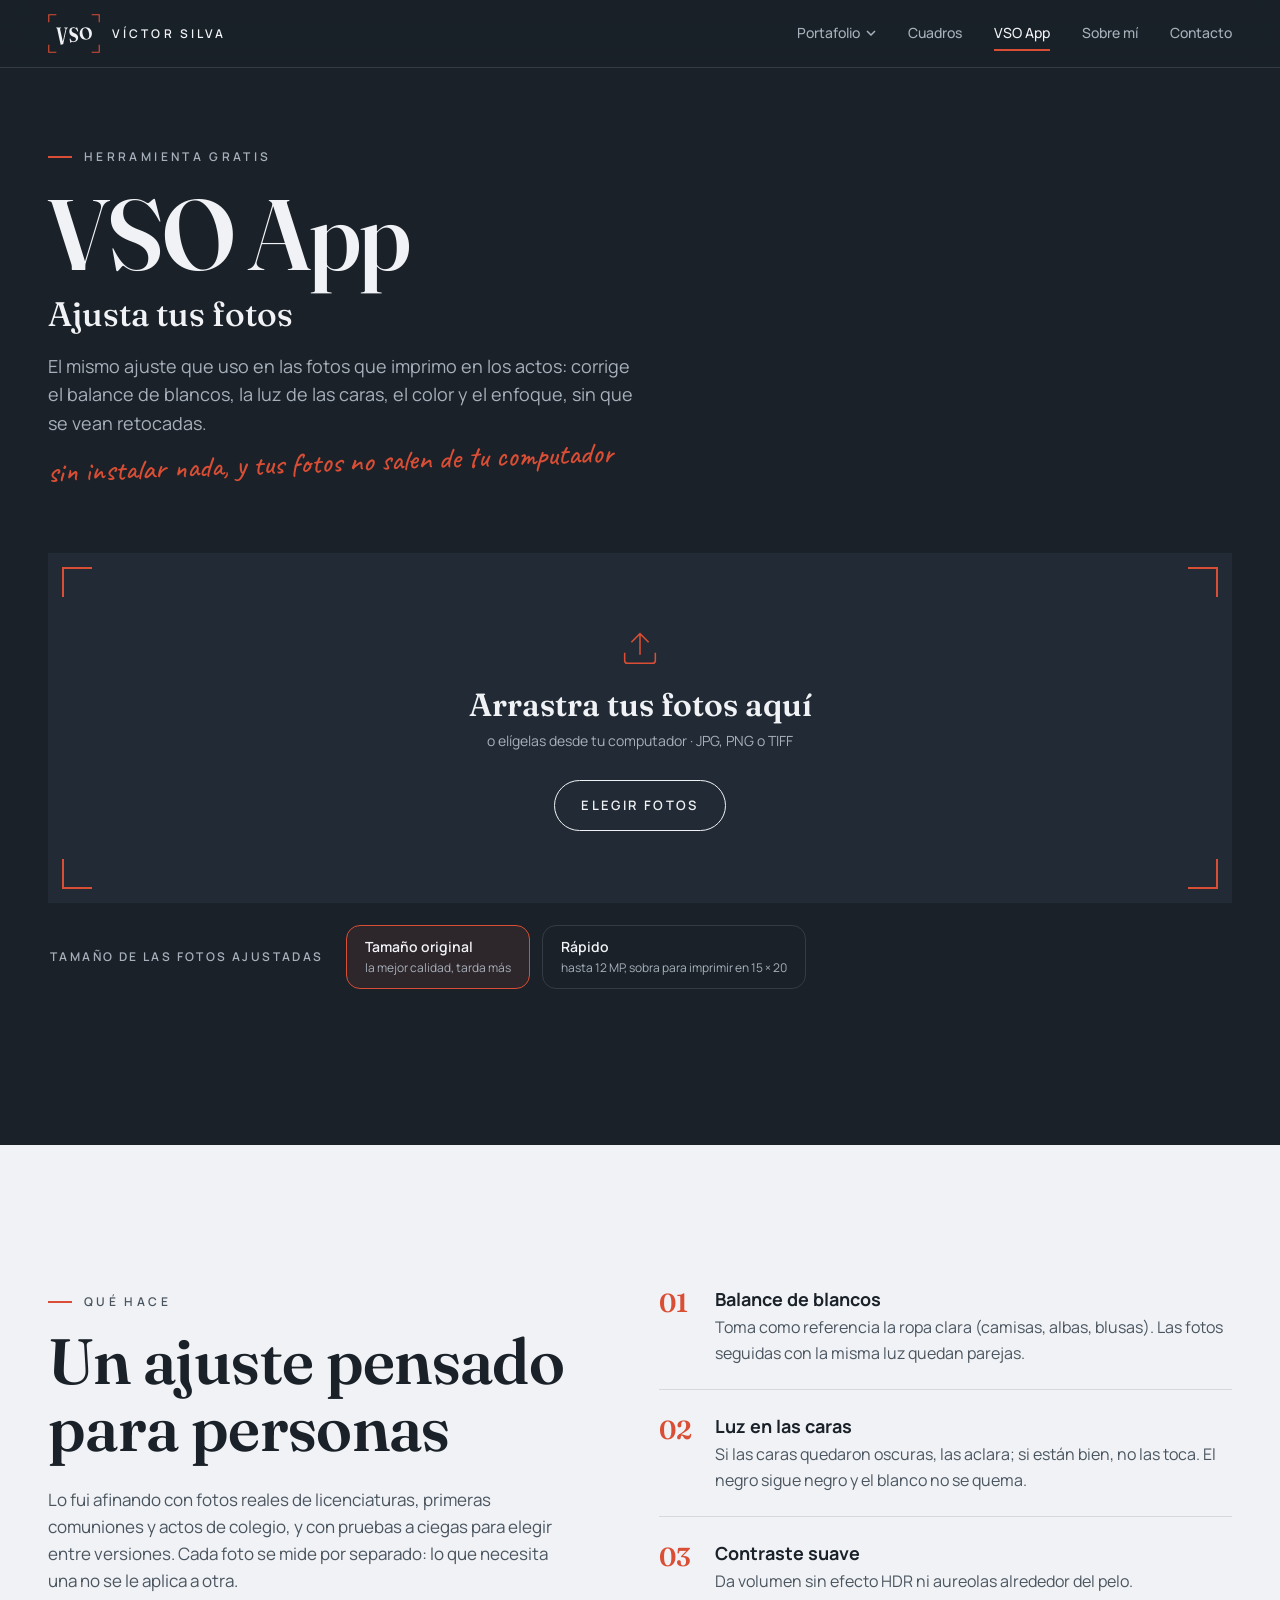
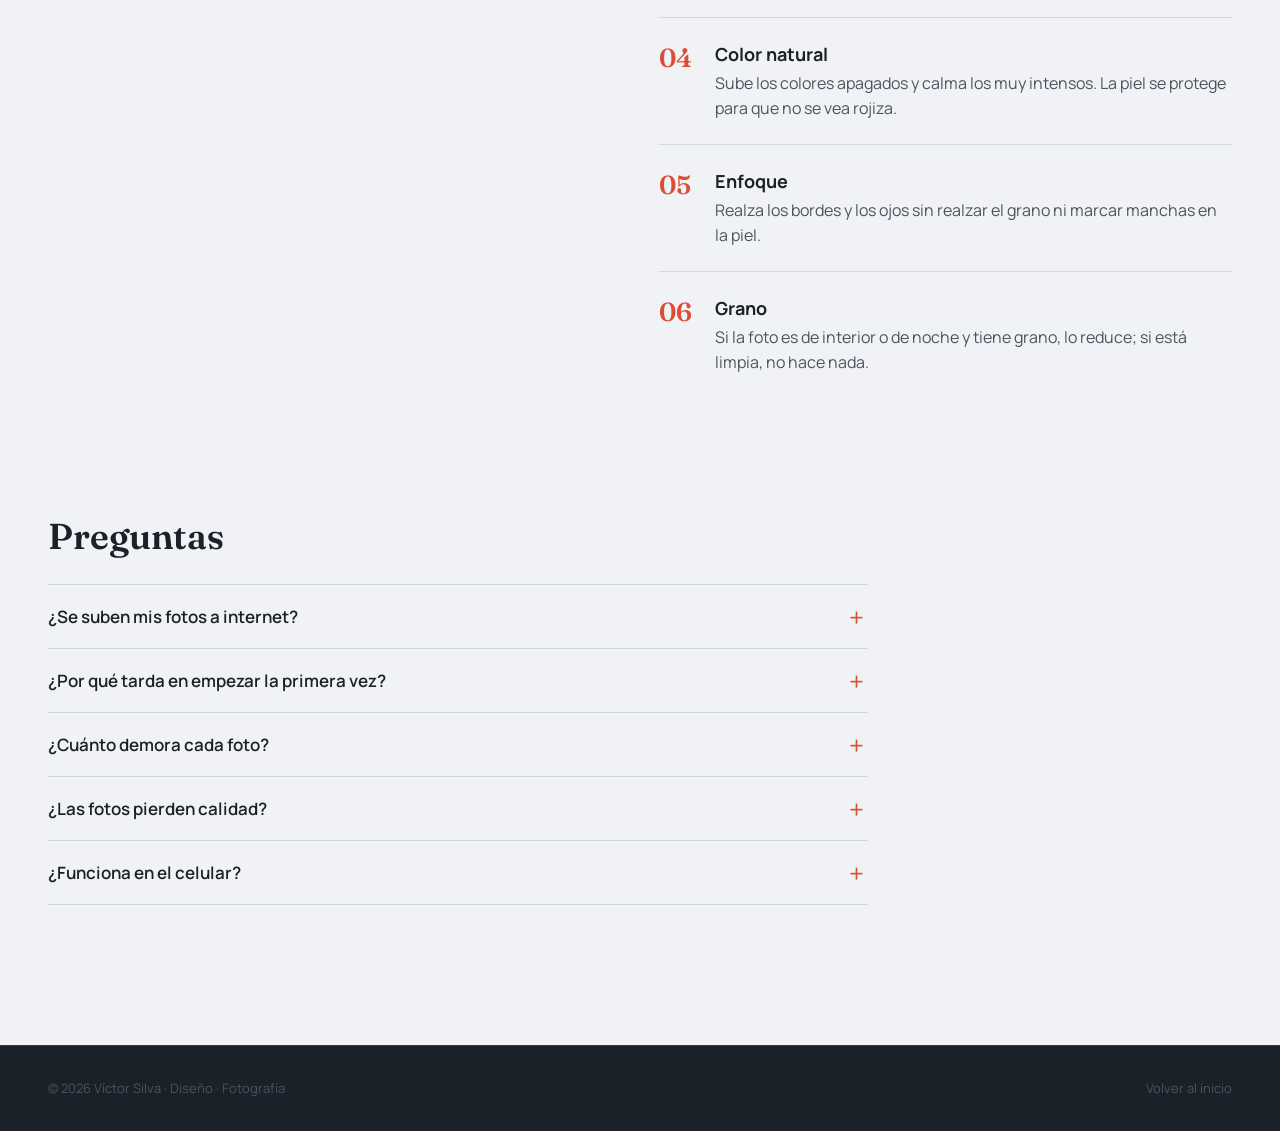
==== commit 8234d72a: "Sitio: VSO App en el menú y la portada, fotos destacadas y montones de fotos - "Ajustar fotos" pasa " ====
--- a/ajustar.html
+++ b/ajustar.html
@@ -3,13 +3,13 @@
 <head>
   <meta charset="utf-8">
   <meta name="viewport" content="width=device-width, initial-scale=1">
-  <title>Ajustar fotos · Víctor Silva</title>
+  <title>VSO App · Víctor Silva</title>
   <meta name="description" content="Ajusta tus fotos gratis con el mismo ajuste que uso en las fotos que imprimo: balance de blancos, luz en las caras, color y enfoque. Todo pasa en tu computador, sin instalar nada y sin subir tus fotos.">
   <meta name="theme-color" content="#1A2129">
   <link rel="icon" href="img/vso-oficial-simbolo-oscuro.svg" type="image/svg+xml">
   <link rel="preconnect" href="https://cdn.jsdelivr.net" crossorigin>
-  <link rel="stylesheet" href="css/estilo.css?v=7">
-  <link rel="stylesheet" href="css/ajustar.css?v=1">
+  <link rel="stylesheet" href="css/estilo.css?v=9">
+  <link rel="stylesheet" href="css/ajustar.css?v=2">
 </head>
 <body data-pagina="ajustar">
 
@@ -23,7 +23,7 @@
           <div class="submenu"></div>
         </div>
         <a href="index.html#cuadros">Cuadros</a>
-        <a href="ajustar.html" aria-current="page">Ajustar fotos</a>
+        <a href="ajustar.html" aria-current="page">VSO App</a>
         <a href="index.html#sobre-mi">Sobre mí</a>
         <a href="index.html#contacto">Contacto</a>
       </nav>
@@ -35,7 +35,8 @@
       <div class="contenedor">
         <div class="ajuste-cabeza">
           <span class="etiqueta">Herramienta gratis</span>
-          <h1>Ajusta tus fotos</h1>
+          <h1>VSO App</h1>
+          <p class="app-bajada">Ajusta tus fotos</p>
           <p>El mismo ajuste que uso en las fotos que imprimo en los actos: corrige el balance de blancos, la luz de las caras, el color y el enfoque, sin que se vean retocadas.</p>
           <p class="mano nota-privada">sin instalar nada, y tus fotos no salen de tu computador</p>
         </div>
@@ -143,7 +144,8 @@
   </footer>
 
   <script src="js/datos.js"></script>
-  <script src="js/comun.js?v=6"></script>
+  <script src="js/grupos.js?v=2"></script>
+  <script src="js/comun.js?v=7"></script>
   <script src="js/ajustar.js?v=1"></script>
 </body>
 </html>
--- a/css/estilo.css
+++ b/css/estilo.css
@@ -448,3 +448,88 @@
 .cat-tiempo .tiempo img { background: var(--pizarra-3); }
 .cat-tiempo .tiempo figcaption { color: var(--gris); }
 .cat-tiempo .tiempo b { color: var(--hueso); }
+
+/* ---- VSO App: llamado entre "Ocho fotos, una mirada" y Cuadros de generación ---- */
+.app-cta { background: var(--pizarra); padding: 0 0 clamp(80px, 12vw, 140px); }
+.app-caja {
+  display: grid; grid-template-columns: minmax(0, 1fr) minmax(0, 520px); gap: clamp(32px, 5vw, 72px); align-items: center;
+  padding: clamp(28px, 5vw, 64px); background: var(--pizarra-3); border-radius: 28px; border-top: 4px solid var(--rojo);
+}
+@media (max-width: 860px) { .app-caja { grid-template-columns: 1fr; } }
+.app-pregunta { margin: 18px 0 0; font-size: clamp(26px, 3vw, 36px); color: var(--rojo); transform: rotate(-3deg); transform-origin: left; }
+.app-caja .titulo-seccion { margin-top: 6px; font-size: clamp(32px, 4.6vw, 54px); }
+.app-caja .texto-suave { margin: 20px 0 0; }
+.app-caja .boton { margin-top: 30px; background: var(--rojo); border-color: var(--rojo); }
+.app-caja .boton:hover { background: var(--hueso); border-color: var(--hueso); color: var(--pizarra); }
+.app-muestra { display: grid; grid-template-columns: repeat(3, minmax(0, 1fr)); gap: clamp(10px, 1.6vw, 18px); align-items: end; }
+.app-muestra figure { margin: 0; }
+.app-muestra span { display: block; position: relative; aspect-ratio: 4 / 5; overflow: hidden; border-radius: 14px; }
+.app-muestra img { width: 100%; height: 100%; object-fit: cover; }
+.app-muestra .oscura img { filter: brightness(.3) saturate(.75); }
+.app-muestra .blanca img { filter: brightness(1.75) contrast(.62) saturate(.7); }
+.app-muestra .bien span { outline: 3px solid var(--rojo); outline-offset: 4px; }
+.app-muestra .bien span::before { content: ""; position: absolute; left: 0; top: 0; width: 26px; height: 3px; background: var(--rojo); z-index: 2; }
+.app-muestra figcaption { margin-top: 10px; text-align: center; font-family: var(--mano); font-size: clamp(19px, 1.9vw, 24px); line-height: 1.1; color: var(--gris); transform: rotate(-3deg); }
+.app-muestra .bien figcaption { color: var(--rojo); font-weight: 700; }
+
+/* ---- Fotos destacadas: carrusel que se desliza de lado (reemplaza las tarjetas de categoría en la portada) ---- */
+.carrusel { position: relative; }
+.riel {
+  display: flex; gap: clamp(12px, 1.8vw, 22px); overflow-x: auto; scroll-snap-type: x mandatory; scroll-behavior: smooth;
+  scrollbar-width: none; padding: 4px 0 6px; cursor: grab; outline: none;
+}
+.riel::-webkit-scrollbar { display: none; }
+.riel.arrastrando { cursor: grabbing; scroll-snap-type: none; scroll-behavior: auto; }
+.riel:focus-visible { outline: 2px solid var(--rojo); outline-offset: 6px; }
+.destacada { flex: 0 0 clamp(190px, 21vw, 270px); scroll-snap-align: start; position: relative; display: block; padding: 0; text-align: center; }
+.destacada .foto { display: block; aspect-ratio: 4 / 5; overflow: hidden; background: var(--pizarra-3); }
+.destacada img { width: 100%; height: 100%; object-fit: cover; transition: transform .6s cubic-bezier(.2, .8, .2, 1); user-select: none; -webkit-user-drag: none; }
+.destacada:hover img, .destacada:focus-visible img { transform: scale(1.05); }
+.destacada:focus-visible { outline: none; }
+.destacada:focus-visible .foto { outline: 2px solid var(--rojo); outline-offset: 4px; }
+.destacada::before { content: ""; position: absolute; left: 0; top: 0; width: 26px; height: 3px; background: var(--rojo); z-index: 2; }
+.destacada .nota { display: block; margin-top: 8px; font-family: var(--mano); font-size: clamp(19px, 1.9vw, 24px); line-height: 1.1; color: var(--hueso); opacity: .85; transform: rotate(-3deg); transition: color .2s, opacity .2s; }
+.destacada:hover .nota { color: var(--rojo); opacity: 1; }
+.carrusel-flechas { display: flex; justify-content: flex-end; gap: 12px; margin-top: 22px; }
+.carrusel-flecha { width: 52px; height: 52px; border: 1px solid var(--hueso); border-radius: 50%; display: grid; place-items: center; transition: .25s; }
+.carrusel-flecha svg { width: 22px; }
+.carrusel-flecha:hover { background: var(--hueso); color: var(--pizarra); }
+.carrusel-flecha:disabled { opacity: .3; pointer-events: none; }
+.nota-elige .flecha-mano { width: 70px; height: 36px; color: var(--rojo); }
+
+/* ---- Estrellas y luna: una foto dividida en 4 para verla de cerca ---- */
+.de-cerca { display: grid; grid-template-columns: minmax(0, 340px) minmax(0, 1fr); gap: clamp(32px, 5vw, 72px); align-items: center; margin-bottom: clamp(64px, 9vw, 110px); }
+@media (max-width: 860px) { .de-cerca { grid-template-columns: 1fr; } }
+.de-cerca .titulo-seccion { font-size: clamp(30px, 4.4vw, 50px); }
+.de-cerca .texto-suave { margin: 18px 0 0; }
+.de-cerca .nota-cerca { margin: 16px 0 0; font-size: clamp(24px, 2.6vw, 30px); color: var(--rojo); transform: rotate(-3deg); transform-origin: left; }
+.cuartos { display: grid; grid-template-columns: 1fr 1fr; gap: clamp(4px, .7vw, 8px); }
+.cuartos button { position: relative; display: block; padding: 0; overflow: hidden; aspect-ratio: 1000 / 666; background: var(--pizarra-3); }
+.cuartos img { width: 100%; height: 100%; object-fit: cover; transition: transform .6s cubic-bezier(.2, .8, .2, 1), filter .3s; }
+.cuartos button:hover img, .cuartos button:focus-visible img { transform: scale(1.06); filter: brightness(1.12); }
+.cuartos button:focus-visible { outline: 2px solid var(--rojo); outline-offset: 3px; }
+.cuartos .n { position: absolute; left: 12px; bottom: 6px; font-family: var(--mano); font-size: clamp(22px, 2.4vw, 30px); line-height: 1; color: var(--hueso); text-shadow: 0 1px 6px rgba(0, 0, 0, .7); transition: color .2s; }
+.cuartos button:hover .n { color: var(--rojo); }
+.cuartos button::before { content: ""; position: absolute; left: 0; top: 0; width: 26px; height: 3px; background: var(--rojo); z-index: 2; }
+
+/* ---- Fotos combinadas: montones de fotos parecidas dentro de una categoría (js/grupos.js) ---- */
+.grupos { display: grid; grid-template-columns: repeat(3, minmax(0, 1fr)); gap: clamp(36px, 5vw, 64px) clamp(28px, 4vw, 56px); margin-bottom: clamp(64px, 9vw, 110px); padding: 14px 14px 0; }
+@media (max-width: 860px) { .grupos { grid-template-columns: repeat(2, minmax(0, 1fr)); } }
+@media (max-width: 480px) { .grupos { grid-template-columns: 1fr; } }
+.grupo { margin: 0; }
+.grupo button { display: block; width: 100%; padding: 0; }
+.pila { position: relative; display: block; aspect-ratio: 4 / 5; }
+.pila img { position: absolute; inset: 0; width: 100%; height: 100%; object-fit: cover; background: var(--pizarra-3);
+  box-shadow: 0 10px 28px rgba(0, 0, 0, .45); transition: transform .5s cubic-bezier(.2, .8, .2, 1), filter .3s; }
+.pila .capa-0 { z-index: 3; }
+.pila .capa-1 { z-index: 2; transform: rotate(-5deg) translate(-4%, 1%); filter: brightness(.7); }
+.pila .capa-2 { z-index: 1; transform: rotate(6deg) translate(5%, 2%); filter: brightness(.55); }
+.grupo button:hover .capa-0, .grupo button:focus-visible .capa-0 { transform: translateY(-6px); }
+.grupo button:hover .capa-1, .grupo button:focus-visible .capa-1 { transform: rotate(-10deg) translate(-12%, 2%); filter: brightness(.85); }
+.grupo button:hover .capa-2, .grupo button:focus-visible .capa-2 { transform: rotate(11deg) translate(13%, 3%); filter: brightness(.75); }
+.grupo button:focus-visible { outline: none; }
+.grupo button:focus-visible .capa-0 { outline: 2px solid var(--rojo); outline-offset: 4px; }
+.pila::before { content: ""; position: absolute; left: 0; top: 0; width: 26px; height: 3px; background: var(--rojo); z-index: 4; }
+.grupo figcaption { display: flex; justify-content: center; align-items: baseline; flex-wrap: wrap; gap: 4px 12px; padding-top: 20px; text-align: center; }
+.grupo figcaption b { font-family: var(--serif); font-weight: 600; font-size: clamp(22px, 2.2vw, 26px); line-height: 1.15; }
+.grupo figcaption span { font-family: var(--mano); font-size: 22px; line-height: 1; color: var(--rojo); transform: rotate(-3deg); }
--- a/css/ajustar.css
+++ b/css/ajustar.css
@@ -4,6 +4,7 @@
 .ajuste-cabeza { max-width: 760px; }
 .ajuste h1 { font-family: var(--serif); font-weight: 600; font-size: clamp(46px, 8.5vw, 100px); line-height: .98; margin: 18px 0 20px; letter-spacing: -.02em; }
 .ajuste-cabeza p { color: var(--gris); font-size: 18px; max-width: 54ch; margin: 0; }
+.ajuste-cabeza .app-bajada { margin: -8px 0 18px; font-family: var(--serif); font-size: clamp(24px, 3vw, 34px); font-weight: 500; line-height: 1.15; color: var(--hueso); }
 .ajuste-cabeza .nota-privada { margin: 18px 0 0; font-size: clamp(24px, 2.6vw, 30px); color: var(--rojo); transform: rotate(-2deg); transform-origin: left; }
 
 /* ---- Zona para soltar las fotos ---- */
